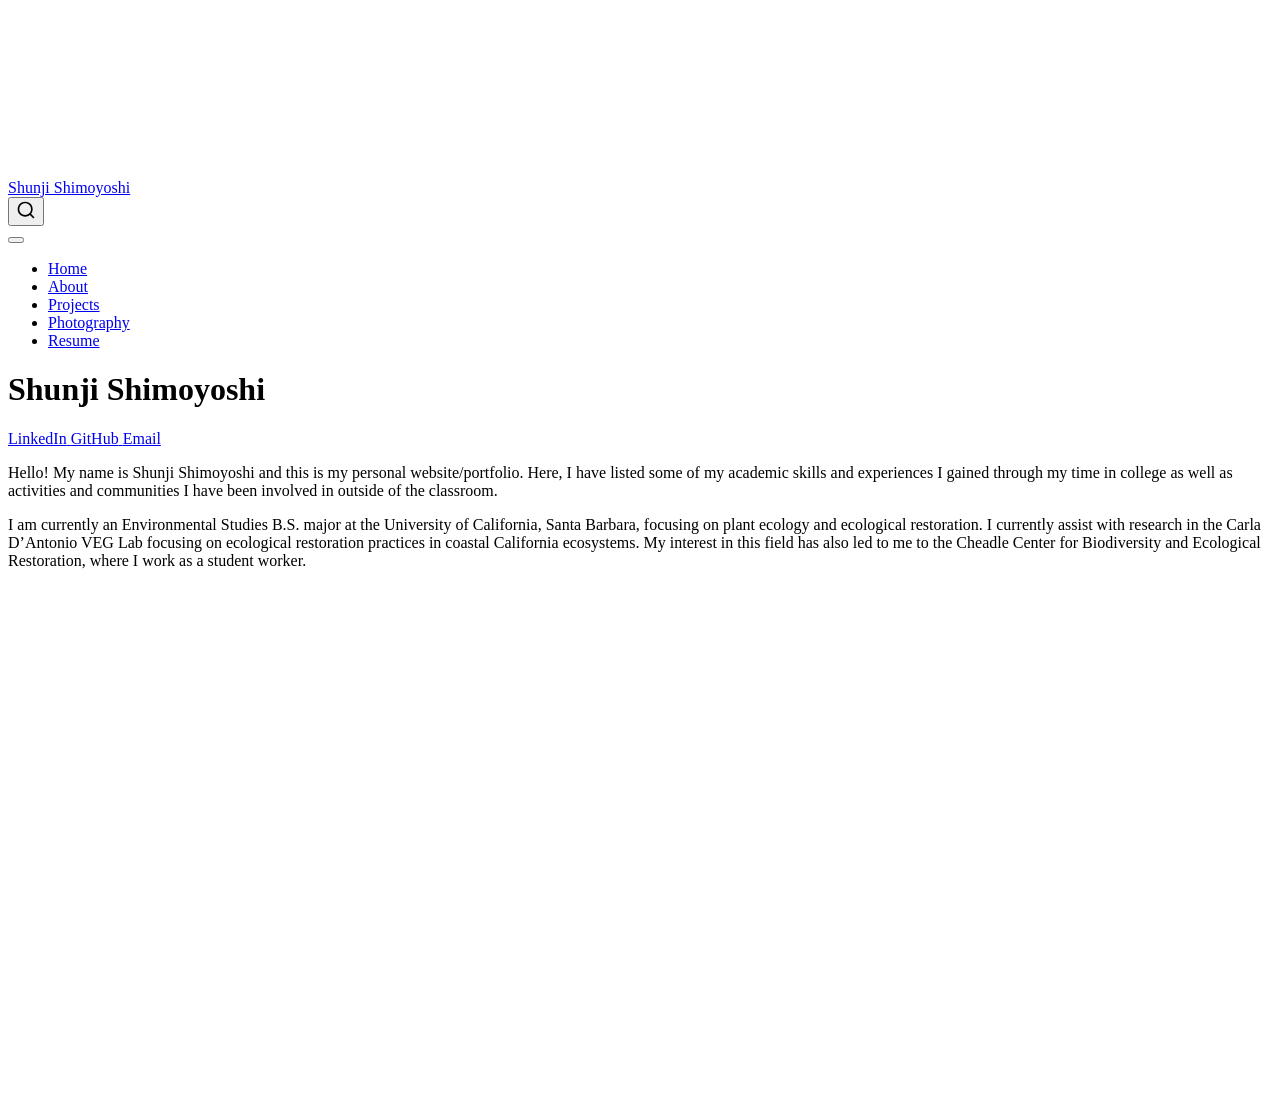
==== docs/index.html @ 060fa625 "added email to landing page" ====
<!DOCTYPE html>
<html xmlns="http://www.w3.org/1999/xhtml" lang="en" xml:lang="en"><head>

<meta charset="utf-8">
<meta name="generator" content="quarto-1.7.32">

<meta name="viewport" content="width=device-width, initial-scale=1.0, user-scalable=yes">


<title>Shunji Shimoyoshi</title>
<style>
code{white-space: pre-wrap;}
span.smallcaps{font-variant: small-caps;}
div.columns{display: flex; gap: min(4vw, 1.5em);}
div.column{flex: auto; overflow-x: auto;}
div.hanging-indent{margin-left: 1.5em; text-indent: -1.5em;}
ul.task-list{list-style: none;}
ul.task-list li input[type="checkbox"] {
  width: 0.8em;
  margin: 0 0.8em 0.2em -1em; /* quarto-specific, see https://github.com/quarto-dev/quarto-cli/issues/4556 */ 
  vertical-align: middle;
}
</style>


<script src="site_libs/quarto-nav/quarto-nav.js"></script>
<script src="site_libs/quarto-nav/headroom.min.js"></script>
<script src="site_libs/clipboard/clipboard.min.js"></script>
<script src="site_libs/quarto-search/autocomplete.umd.js"></script>
<script src="site_libs/quarto-search/fuse.min.js"></script>
<script src="site_libs/quarto-search/quarto-search.js"></script>
<meta name="quarto:offset" content="./">
<script src="site_libs/quarto-html/quarto.js" type="module"></script>
<script src="site_libs/quarto-html/tabsets/tabsets.js" type="module"></script>
<script src="site_libs/quarto-html/popper.min.js"></script>
<script src="site_libs/quarto-html/tippy.umd.min.js"></script>
<link href="site_libs/quarto-html/tippy.css" rel="stylesheet">
<link href="site_libs/quarto-html/quarto-syntax-highlighting-37eea08aefeeee20ff55810ff984fec1.css" rel="stylesheet" id="quarto-text-highlighting-styles">
<script src="site_libs/bootstrap/bootstrap.min.js"></script>
<link href="site_libs/bootstrap/bootstrap-icons.css" rel="stylesheet">
<link href="site_libs/bootstrap/bootstrap-dfb324f25d9b1687192fa8be62ac8f9c.min.css" rel="stylesheet" append-hash="true" id="quarto-bootstrap" data-mode="light">
<script id="quarto-search-options" type="application/json">{
  "location": "navbar",
  "copy-button": false,
  "collapse-after": 3,
  "panel-placement": "end",
  "type": "overlay",
  "limit": 50,
  "keyboard-shortcut": [
    "f",
    "/",
    "s"
  ],
  "show-item-context": false,
  "language": {
    "search-no-results-text": "No results",
    "search-matching-documents-text": "matching documents",
    "search-copy-link-title": "Copy link to search",
    "search-hide-matches-text": "Hide additional matches",
    "search-more-match-text": "more match in this document",
    "search-more-matches-text": "more matches in this document",
    "search-clear-button-title": "Clear",
    "search-text-placeholder": "",
    "search-detached-cancel-button-title": "Cancel",
    "search-submit-button-title": "Submit",
    "search-label": "Search"
  }
}</script>


<link rel="stylesheet" href="styles.css">
</head>

<body class="nav-fixed quarto-light">

<div id="quarto-search-results"></div>
  <header id="quarto-header" class="headroom fixed-top">
    <nav class="navbar navbar-expand-lg " data-bs-theme="dark">
      <div class="navbar-container container-fluid">
      <div class="navbar-brand-container mx-auto">
    <a class="navbar-brand" href="./index.html">
    <span class="navbar-title">Shunji Shimoyoshi</span>
    </a>
  </div>
            <div id="quarto-search" class="" title="Search"></div>
          <button class="navbar-toggler" type="button" data-bs-toggle="collapse" data-bs-target="#navbarCollapse" aria-controls="navbarCollapse" role="menu" aria-expanded="false" aria-label="Toggle navigation" onclick="if (window.quartoToggleHeadroom) { window.quartoToggleHeadroom(); }">
  <span class="navbar-toggler-icon"></span>
</button>
          <div class="collapse navbar-collapse" id="navbarCollapse">
            <ul class="navbar-nav navbar-nav-scroll me-auto">
  <li class="nav-item">
    <a class="nav-link active" href="./index.html" aria-current="page"> 
<span class="menu-text">Home</span></a>
  </li>  
  <li class="nav-item">
    <a class="nav-link" href="./about.html"> 
<span class="menu-text">About</span></a>
  </li>  
  <li class="nav-item">
    <a class="nav-link" href="./projects.html"> 
<span class="menu-text">Projects</span></a>
  </li>  
  <li class="nav-item">
    <a class="nav-link" href="./photography.html"> 
<span class="menu-text">Photography</span></a>
  </li>  
  <li class="nav-item">
    <a class="nav-link" href="./resume.html"> 
<span class="menu-text">Resume</span></a>
  </li>  
</ul>
          </div> <!-- /navcollapse -->
            <div class="quarto-navbar-tools">
</div>
      </div> <!-- /container-fluid -->
    </nav>
</header>
<!-- content -->
<div id="quarto-content" class="quarto-container page-columns page-rows-contents page-layout-full page-navbar">
<!-- sidebar -->
<!-- margin-sidebar -->
    
<!-- main -->
<div class="quarto-about-trestles column-page">
  <div class="about-entity">
<header id="title-block-header" class="quarto-title-block default">
<div class="quarto-title">
<h1 class="title">Shunji Shimoyoshi</h1>
</div>
<div class="quarto-title-meta column-page">
  </div>
</header>
    <div class="about-links">
  <a href="https://www.linkedin.com/in/shunji-shimoyoshi/" class="about-link" rel="" target="_blank">
     <span class="about-link-text">LinkedIn</span>
  </a>
  <a href="https://github.com/ShunjiShimo" class="about-link" rel="" target="_blank">
     <span class="about-link-text">GitHub</span>
  </a>
  <a href="/sshimoyoshi@ucsb.edu or shunji.shimo@gmail.com" class="about-link" rel="" target="">
     <span class="about-link-text">Email</span>
  </a>
</div>
  </div>
  <div class="about-contents"><main class="content column-page" id="quarto-document-content">
<p>Hello! My name is Shunji Shimoyoshi and this is my personal website/portfolio. Here, I have listed some of my academic skills and experiences I gained through my time in college as well as activities and communities I have been involved in outside of the classroom.</p>
<p>I am currently an Environmental Studies B.S. major at the University of California, Santa Barbara, focusing on plant ecology and ecological restoration. I currently assist with research in the Carla D’Antonio VEG Lab focusing on ecological restoration practices in coastal California ecosystems. My interest in this field has also led to me to the Cheadle Center for Biodiversity and Ecological Restoration, where I work as a student worker.</p>


</main></div>
</div>
 <!-- /main -->
<script id="quarto-html-after-body" type="application/javascript">
  window.document.addEventListener("DOMContentLoaded", function (event) {
    const isCodeAnnotation = (el) => {
      for (const clz of el.classList) {
        if (clz.startsWith('code-annotation-')) {                     
          return true;
        }
      }
      return false;
    }
    const onCopySuccess = function(e) {
      // button target
      const button = e.trigger;
      // don't keep focus
      button.blur();
      // flash "checked"
      button.classList.add('code-copy-button-checked');
      var currentTitle = button.getAttribute("title");
      button.setAttribute("title", "Copied!");
      let tooltip;
      if (window.bootstrap) {
        button.setAttribute("data-bs-toggle", "tooltip");
        button.setAttribute("data-bs-placement", "left");
        button.setAttribute("data-bs-title", "Copied!");
        tooltip = new bootstrap.Tooltip(button, 
          { trigger: "manual", 
            customClass: "code-copy-button-tooltip",
            offset: [0, -8]});
        tooltip.show();    
      }
      setTimeout(function() {
        if (tooltip) {
          tooltip.hide();
          button.removeAttribute("data-bs-title");
          button.removeAttribute("data-bs-toggle");
          button.removeAttribute("data-bs-placement");
        }
        button.setAttribute("title", currentTitle);
        button.classList.remove('code-copy-button-checked');
      }, 1000);
      // clear code selection
      e.clearSelection();
    }
    const getTextToCopy = function(trigger) {
        const codeEl = trigger.previousElementSibling.cloneNode(true);
        for (const childEl of codeEl.children) {
          if (isCodeAnnotation(childEl)) {
            childEl.remove();
          }
        }
        return codeEl.innerText;
    }
    const clipboard = new window.ClipboardJS('.code-copy-button:not([data-in-quarto-modal])', {
      text: getTextToCopy
    });
    clipboard.on('success', onCopySuccess);
    if (window.document.getElementById('quarto-embedded-source-code-modal')) {
      const clipboardModal = new window.ClipboardJS('.code-copy-button[data-in-quarto-modal]', {
        text: getTextToCopy,
        container: window.document.getElementById('quarto-embedded-source-code-modal')
      });
      clipboardModal.on('success', onCopySuccess);
    }
      var localhostRegex = new RegExp(/^(?:http|https):\/\/localhost\:?[0-9]*\//);
      var mailtoRegex = new RegExp(/^mailto:/);
        var filterRegex = new RegExp('/' + window.location.host + '/');
      var isInternal = (href) => {
          return filterRegex.test(href) || localhostRegex.test(href) || mailtoRegex.test(href);
      }
      // Inspect non-navigation links and adorn them if external
     var links = window.document.querySelectorAll('a[href]:not(.nav-link):not(.navbar-brand):not(.toc-action):not(.sidebar-link):not(.sidebar-item-toggle):not(.pagination-link):not(.no-external):not([aria-hidden]):not(.dropdown-item):not(.quarto-navigation-tool):not(.about-link)');
      for (var i=0; i<links.length; i++) {
        const link = links[i];
        if (!isInternal(link.href)) {
          // undo the damage that might have been done by quarto-nav.js in the case of
          // links that we want to consider external
          if (link.dataset.originalHref !== undefined) {
            link.href = link.dataset.originalHref;
          }
        }
      }
    function tippyHover(el, contentFn, onTriggerFn, onUntriggerFn) {
      const config = {
        allowHTML: true,
        maxWidth: 500,
        delay: 100,
        arrow: false,
        appendTo: function(el) {
            return el.parentElement;
        },
        interactive: true,
        interactiveBorder: 10,
        theme: 'quarto',
        placement: 'bottom-start',
      };
      if (contentFn) {
        config.content = contentFn;
      }
      if (onTriggerFn) {
        config.onTrigger = onTriggerFn;
      }
      if (onUntriggerFn) {
        config.onUntrigger = onUntriggerFn;
      }
      window.tippy(el, config); 
    }
    const noterefs = window.document.querySelectorAll('a[role="doc-noteref"]');
    for (var i=0; i<noterefs.length; i++) {
      const ref = noterefs[i];
      tippyHover(ref, function() {
        // use id or data attribute instead here
        let href = ref.getAttribute('data-footnote-href') || ref.getAttribute('href');
        try { href = new URL(href).hash; } catch {}
        const id = href.replace(/^#\/?/, "");
        const note = window.document.getElementById(id);
        if (note) {
          return note.innerHTML;
        } else {
          return "";
        }
      });
    }
    const xrefs = window.document.querySelectorAll('a.quarto-xref');
    const processXRef = (id, note) => {
      // Strip column container classes
      const stripColumnClz = (el) => {
        el.classList.remove("page-full", "page-columns");
        if (el.children) {
          for (const child of el.children) {
            stripColumnClz(child);
          }
        }
      }
      stripColumnClz(note)
      if (id === null || id.startsWith('sec-')) {
        // Special case sections, only their first couple elements
        const container = document.createElement("div");
        if (note.children && note.children.length > 2) {
          container.appendChild(note.children[0].cloneNode(true));
          for (let i = 1; i < note.children.length; i++) {
            const child = note.children[i];
            if (child.tagName === "P" && child.innerText === "") {
              continue;
            } else {
              container.appendChild(child.cloneNode(true));
              break;
            }
          }
          if (window.Quarto?.typesetMath) {
            window.Quarto.typesetMath(container);
          }
          return container.innerHTML
        } else {
          if (window.Quarto?.typesetMath) {
            window.Quarto.typesetMath(note);
          }
          return note.innerHTML;
        }
      } else {
        // Remove any anchor links if they are present
        const anchorLink = note.querySelector('a.anchorjs-link');
        if (anchorLink) {
          anchorLink.remove();
        }
        if (window.Quarto?.typesetMath) {
          window.Quarto.typesetMath(note);
        }
        if (note.classList.contains("callout")) {
          return note.outerHTML;
        } else {
          return note.innerHTML;
        }
      }
    }
    for (var i=0; i<xrefs.length; i++) {
      const xref = xrefs[i];
      tippyHover(xref, undefined, function(instance) {
        instance.disable();
        let url = xref.getAttribute('href');
        let hash = undefined; 
        if (url.startsWith('#')) {
          hash = url;
        } else {
          try { hash = new URL(url).hash; } catch {}
        }
        if (hash) {
          const id = hash.replace(/^#\/?/, "");
          const note = window.document.getElementById(id);
          if (note !== null) {
            try {
              const html = processXRef(id, note.cloneNode(true));
              instance.setContent(html);
            } finally {
              instance.enable();
              instance.show();
            }
          } else {
            // See if we can fetch this
            fetch(url.split('#')[0])
            .then(res => res.text())
            .then(html => {
              const parser = new DOMParser();
              const htmlDoc = parser.parseFromString(html, "text/html");
              const note = htmlDoc.getElementById(id);
              if (note !== null) {
                const html = processXRef(id, note);
                instance.setContent(html);
              } 
            }).finally(() => {
              instance.enable();
              instance.show();
            });
          }
        } else {
          // See if we can fetch a full url (with no hash to target)
          // This is a special case and we should probably do some content thinning / targeting
          fetch(url)
          .then(res => res.text())
          .then(html => {
            const parser = new DOMParser();
            const htmlDoc = parser.parseFromString(html, "text/html");
            const note = htmlDoc.querySelector('main.content');
            if (note !== null) {
              // This should only happen for chapter cross references
              // (since there is no id in the URL)
              // remove the first header
              if (note.children.length > 0 && note.children[0].tagName === "HEADER") {
                note.children[0].remove();
              }
              const html = processXRef(null, note);
              instance.setContent(html);
            } 
          }).finally(() => {
            instance.enable();
            instance.show();
          });
        }
      }, function(instance) {
      });
    }
        let selectedAnnoteEl;
        const selectorForAnnotation = ( cell, annotation) => {
          let cellAttr = 'data-code-cell="' + cell + '"';
          let lineAttr = 'data-code-annotation="' +  annotation + '"';
          const selector = 'span[' + cellAttr + '][' + lineAttr + ']';
          return selector;
        }
        const selectCodeLines = (annoteEl) => {
          const doc = window.document;
          const targetCell = annoteEl.getAttribute("data-target-cell");
          const targetAnnotation = annoteEl.getAttribute("data-target-annotation");
          const annoteSpan = window.document.querySelector(selectorForAnnotation(targetCell, targetAnnotation));
          const lines = annoteSpan.getAttribute("data-code-lines").split(",");
          const lineIds = lines.map((line) => {
            return targetCell + "-" + line;
          })
          let top = null;
          let height = null;
          let parent = null;
          if (lineIds.length > 0) {
              //compute the position of the single el (top and bottom and make a div)
              const el = window.document.getElementById(lineIds[0]);
              top = el.offsetTop;
              height = el.offsetHeight;
              parent = el.parentElement.parentElement;
            if (lineIds.length > 1) {
              const lastEl = window.document.getElementById(lineIds[lineIds.length - 1]);
              const bottom = lastEl.offsetTop + lastEl.offsetHeight;
              height = bottom - top;
            }
            if (top !== null && height !== null && parent !== null) {
              // cook up a div (if necessary) and position it 
              let div = window.document.getElementById("code-annotation-line-highlight");
              if (div === null) {
                div = window.document.createElement("div");
                div.setAttribute("id", "code-annotation-line-highlight");
                div.style.position = 'absolute';
                parent.appendChild(div);
              }
              div.style.top = top - 2 + "px";
              div.style.height = height + 4 + "px";
              div.style.left = 0;
              let gutterDiv = window.document.getElementById("code-annotation-line-highlight-gutter");
              if (gutterDiv === null) {
                gutterDiv = window.document.createElement("div");
                gutterDiv.setAttribute("id", "code-annotation-line-highlight-gutter");
                gutterDiv.style.position = 'absolute';
                const codeCell = window.document.getElementById(targetCell);
                const gutter = codeCell.querySelector('.code-annotation-gutter');
                gutter.appendChild(gutterDiv);
              }
              gutterDiv.style.top = top - 2 + "px";
              gutterDiv.style.height = height + 4 + "px";
            }
            selectedAnnoteEl = annoteEl;
          }
        };
        const unselectCodeLines = () => {
          const elementsIds = ["code-annotation-line-highlight", "code-annotation-line-highlight-gutter"];
          elementsIds.forEach((elId) => {
            const div = window.document.getElementById(elId);
            if (div) {
              div.remove();
            }
          });
          selectedAnnoteEl = undefined;
        };
          // Handle positioning of the toggle
      window.addEventListener(
        "resize",
        throttle(() => {
          elRect = undefined;
          if (selectedAnnoteEl) {
            selectCodeLines(selectedAnnoteEl);
          }
        }, 10)
      );
      function throttle(fn, ms) {
      let throttle = false;
      let timer;
        return (...args) => {
          if(!throttle) { // first call gets through
              fn.apply(this, args);
              throttle = true;
          } else { // all the others get throttled
              if(timer) clearTimeout(timer); // cancel #2
              timer = setTimeout(() => {
                fn.apply(this, args);
                timer = throttle = false;
              }, ms);
          }
        };
      }
        // Attach click handler to the DT
        const annoteDls = window.document.querySelectorAll('dt[data-target-cell]');
        for (const annoteDlNode of annoteDls) {
          annoteDlNode.addEventListener('click', (event) => {
            const clickedEl = event.target;
            if (clickedEl !== selectedAnnoteEl) {
              unselectCodeLines();
              const activeEl = window.document.querySelector('dt[data-target-cell].code-annotation-active');
              if (activeEl) {
                activeEl.classList.remove('code-annotation-active');
              }
              selectCodeLines(clickedEl);
              clickedEl.classList.add('code-annotation-active');
            } else {
              // Unselect the line
              unselectCodeLines();
              clickedEl.classList.remove('code-annotation-active');
            }
          });
        }
    const findCites = (el) => {
      const parentEl = el.parentElement;
      if (parentEl) {
        const cites = parentEl.dataset.cites;
        if (cites) {
          return {
            el,
            cites: cites.split(' ')
          };
        } else {
          return findCites(el.parentElement)
        }
      } else {
        return undefined;
      }
    };
    var bibliorefs = window.document.querySelectorAll('a[role="doc-biblioref"]');
    for (var i=0; i<bibliorefs.length; i++) {
      const ref = bibliorefs[i];
      const citeInfo = findCites(ref);
      if (citeInfo) {
        tippyHover(citeInfo.el, function() {
          var popup = window.document.createElement('div');
          citeInfo.cites.forEach(function(cite) {
            var citeDiv = window.document.createElement('div');
            citeDiv.classList.add('hanging-indent');
            citeDiv.classList.add('csl-entry');
            var biblioDiv = window.document.getElementById('ref-' + cite);
            if (biblioDiv) {
              citeDiv.innerHTML = biblioDiv.innerHTML;
            }
            popup.appendChild(citeDiv);
          });
          return popup.innerHTML;
        });
      }
    }
  });
  </script>
</div> <!-- /content -->




</body></html>
---- docs/site_libs/quarto-html/tippy.css ----
.tippy-box[data-animation=fade][data-state=hidden]{opacity:0}[data-tippy-root]{max-width:calc(100vw - 10px)}.tippy-box{position:relative;background-color:#333;color:#fff;border-radius:4px;font-size:14px;line-height:1.4;white-space:normal;outline:0;transition-property:transform,visibility,opacity}.tippy-box[data-placement^=top]>.tippy-arrow{bottom:0}.tippy-box[data-placement^=top]>.tippy-arrow:before{bottom:-7px;left:0;border-width:8px 8px 0;border-top-color:initial;transform-origin:center top}.tippy-box[data-placement^=bottom]>.tippy-arrow{top:0}.tippy-box[data-placement^=bottom]>.tippy-arrow:before{top:-7px;left:0;border-width:0 8px 8px;border-bottom-color:initial;transform-origin:center bottom}.tippy-box[data-placement^=left]>.tippy-arrow{right:0}.tippy-box[data-placement^=left]>.tippy-arrow:before{border-width:8px 0 8px 8px;border-left-color:initial;right:-7px;transform-origin:center left}.tippy-box[data-placement^=right]>.tippy-arrow{left:0}.tippy-box[data-placement^=right]>.tippy-arrow:before{left:-7px;border-width:8px 8px 8px 0;border-right-color:initial;transform-origin:center right}.tippy-box[data-inertia][data-state=visible]{transition-timing-function:cubic-bezier(.54,1.5,.38,1.11)}.tippy-arrow{width:16px;height:16px;color:#333}.tippy-arrow:before{content:"";position:absolute;border-color:transparent;border-style:solid}.tippy-content{position:relative;padding:5px 9px;z-index:1}
---- docs/site_libs/quarto-html/quarto-syntax-highlighting-37eea08aefeeee20ff55810ff984fec1.css ----
/* quarto syntax highlight colors */
:root {
  --quarto-hl-ot-color: #003B4F;
  --quarto-hl-at-color: #657422;
  --quarto-hl-ss-color: #20794D;
  --quarto-hl-an-color: #5E5E5E;
  --quarto-hl-fu-color: #4758AB;
  --quarto-hl-st-color: #20794D;
  --quarto-hl-cf-color: #003B4F;
  --quarto-hl-op-color: #5E5E5E;
  --quarto-hl-er-color: #AD0000;
  --quarto-hl-bn-color: #AD0000;
  --quarto-hl-al-color: #AD0000;
  --quarto-hl-va-color: #111111;
  --quarto-hl-bu-color: inherit;
  --quarto-hl-ex-color: inherit;
  --quarto-hl-pp-color: #AD0000;
  --quarto-hl-in-color: #5E5E5E;
  --quarto-hl-vs-color: #20794D;
  --quarto-hl-wa-color: #5E5E5E;
  --quarto-hl-do-color: #5E5E5E;
  --quarto-hl-im-color: #00769E;
  --quarto-hl-ch-color: #20794D;
  --quarto-hl-dt-color: #AD0000;
  --quarto-hl-fl-color: #AD0000;
  --quarto-hl-co-color: #5E5E5E;
  --quarto-hl-cv-color: #5E5E5E;
  --quarto-hl-cn-color: #8f5902;
  --quarto-hl-sc-color: #5E5E5E;
  --quarto-hl-dv-color: #AD0000;
  --quarto-hl-kw-color: #003B4F;
}

/* other quarto variables */
:root {
  --quarto-font-monospace: SFMono-Regular, Menlo, Monaco, Consolas, "Liberation Mono", "Courier New", monospace;
}

/* syntax highlight based on Pandoc's rules */
pre > code.sourceCode > span {
  color: #003B4F;
}

code.sourceCode > span {
  color: #003B4F;
}

div.sourceCode,
div.sourceCode pre.sourceCode {
  color: #003B4F;
}

/* Normal */
code span {
  color: #003B4F;
}

/* Alert */
code span.al {
  color: #AD0000;
  font-style: inherit;
}

/* Annotation */
code span.an {
  color: #5E5E5E;
  font-style: inherit;
}

/* Attribute */
code span.at {
  color: #657422;
  font-style: inherit;
}

/* BaseN */
code span.bn {
  color: #AD0000;
  font-style: inherit;
}

/* BuiltIn */
code span.bu {
  font-style: inherit;
}

/* ControlFlow */
code span.cf {
  color: #003B4F;
  font-weight: bold;
  font-style: inherit;
}

/* Char */
code span.ch {
  color: #20794D;
  font-style: inherit;
}

/* Constant */
code span.cn {
  color: #8f5902;
  font-style: inherit;
}

/* Comment */
code span.co {
  color: #5E5E5E;
  font-style: inherit;
}

/* CommentVar */
code span.cv {
  color: #5E5E5E;
  font-style: italic;
}

/* Documentation */
code span.do {
  color: #5E5E5E;
  font-style: italic;
}

/* DataType */
code span.dt {
  color: #AD0000;
  font-style: inherit;
}

/* DecVal */
code span.dv {
  color: #AD0000;
  font-style: inherit;
}

/* Error */
code span.er {
  color: #AD0000;
  font-style: inherit;
}

/* Extension */
code span.ex {
  font-style: inherit;
}

/* Float */
code span.fl {
  color: #AD0000;
  font-style: inherit;
}

/* Function */
code span.fu {
  color: #4758AB;
  font-style: inherit;
}

/* Import */
code span.im {
  color: #00769E;
  font-style: inherit;
}

/* Information */
code span.in {
  color: #5E5E5E;
  font-style: inherit;
}

/* Keyword */
code span.kw {
  color: #003B4F;
  font-weight: bold;
  font-style: inherit;
}

/* Operator */
code span.op {
  color: #5E5E5E;
  font-style: inherit;
}

/* Other */
code span.ot {
  color: #003B4F;
  font-style: inherit;
}

/* Preprocessor */
code span.pp {
  color: #AD0000;
  font-style: inherit;
}

/* SpecialChar */
code span.sc {
  color: #5E5E5E;
  font-style: inherit;
}

/* SpecialString */
code span.ss {
  color: #20794D;
  font-style: inherit;
}

/* String */
code span.st {
  color: #20794D;
  font-style: inherit;
}

/* Variable */
code span.va {
  color: #111111;
  font-style: inherit;
}

/* VerbatimString */
code span.vs {
  color: #20794D;
  font-style: inherit;
}

/* Warning */
code span.wa {
  color: #5E5E5E;
  font-style: italic;
}

.prevent-inlining {
  content: "</";
}

/*# sourceMappingURL=27d3d809615f7771493d095567f04340.css.map */
---- docs/styles.css ----
/* css styles */
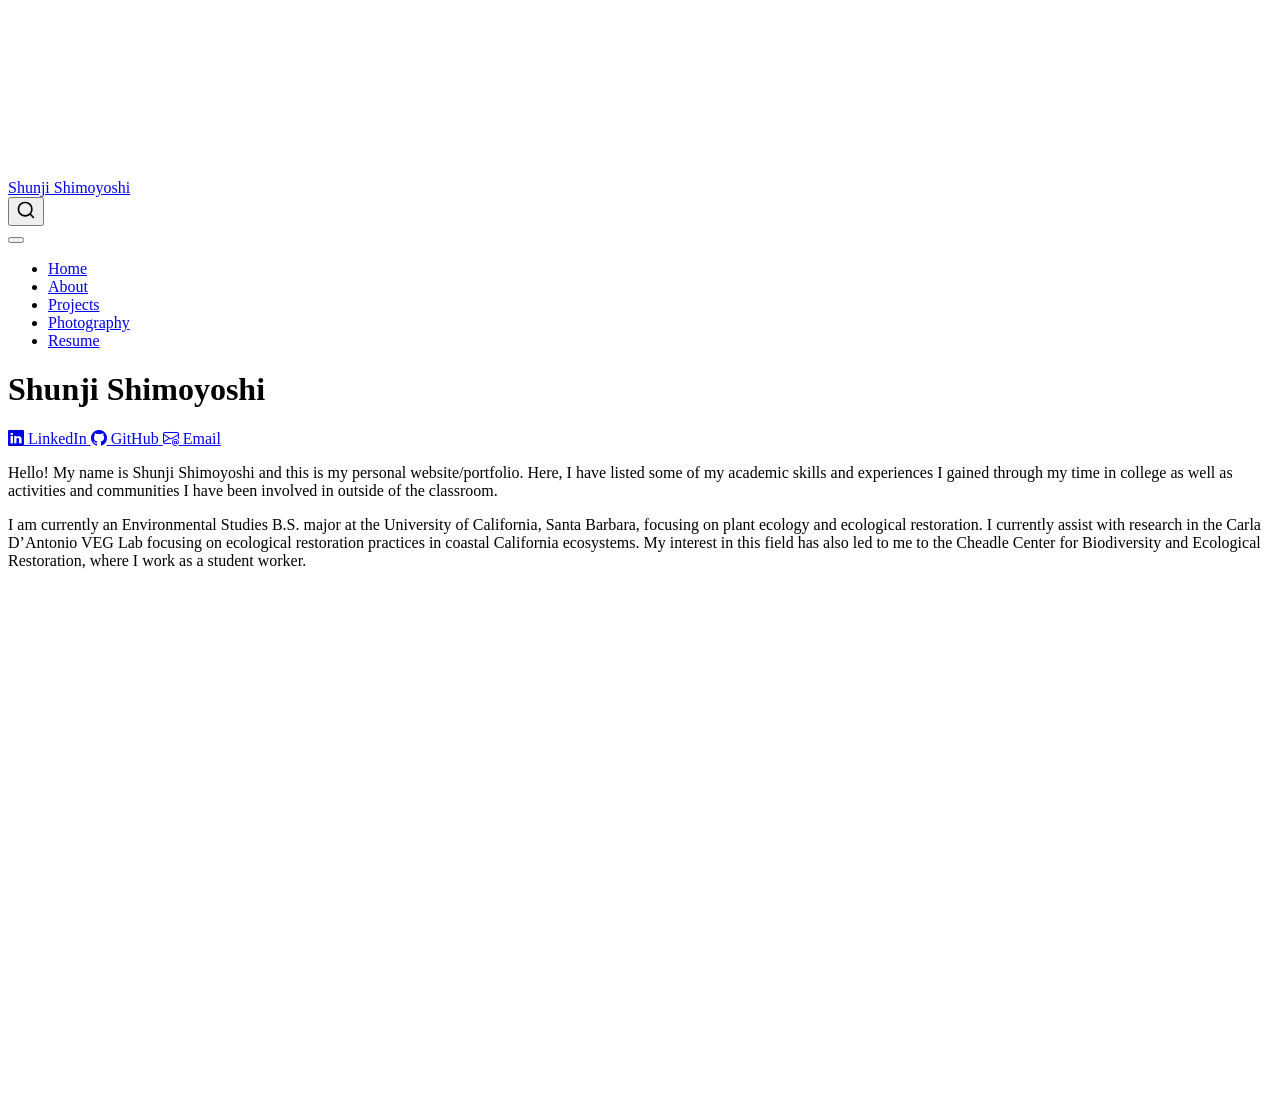
==== commit b623a0fd: "changed theme of website" ====
--- a/docs/index.html
+++ b/docs/index.html
@@ -38,7 +38,7 @@
 <link href="site_libs/quarto-html/quarto-syntax-highlighting-37eea08aefeeee20ff55810ff984fec1.css" rel="stylesheet" id="quarto-text-highlighting-styles">
 <script src="site_libs/bootstrap/bootstrap.min.js"></script>
 <link href="site_libs/bootstrap/bootstrap-icons.css" rel="stylesheet">
-<link href="site_libs/bootstrap/bootstrap-dfb324f25d9b1687192fa8be62ac8f9c.min.css" rel="stylesheet" append-hash="true" id="quarto-bootstrap" data-mode="light">
+<link href="site_libs/bootstrap/bootstrap-255bb9699565efef3b08de918ab85faf.min.css" rel="stylesheet" append-hash="true" id="quarto-bootstrap" data-mode="light">
 <script id="quarto-search-options" type="application/json">{
   "location": "navbar",
   "copy-button": false,
@@ -132,12 +132,15 @@
 </header>
     <div class="about-links">
   <a href="https://www.linkedin.com/in/shunji-shimoyoshi/" class="about-link" rel="" target="_blank">
+    <i class="bi bi-linkedin"></i>
      <span class="about-link-text">LinkedIn</span>
   </a>
   <a href="https://github.com/ShunjiShimo" class="about-link" rel="" target="_blank">
+    <i class="bi bi-github"></i>
      <span class="about-link-text">GitHub</span>
   </a>
-  <a href="/sshimoyoshi@ucsb.edu or shunji.shimo@gmail.com" class="about-link" rel="" target="">
+  <a href="mailto:sshimoyoshi@ucsb.edu" class="about-link" rel="" target="">
+    <i class="bi bi-envelope-at"></i>
      <span class="about-link-text">Email</span>
   </a>
 </div>
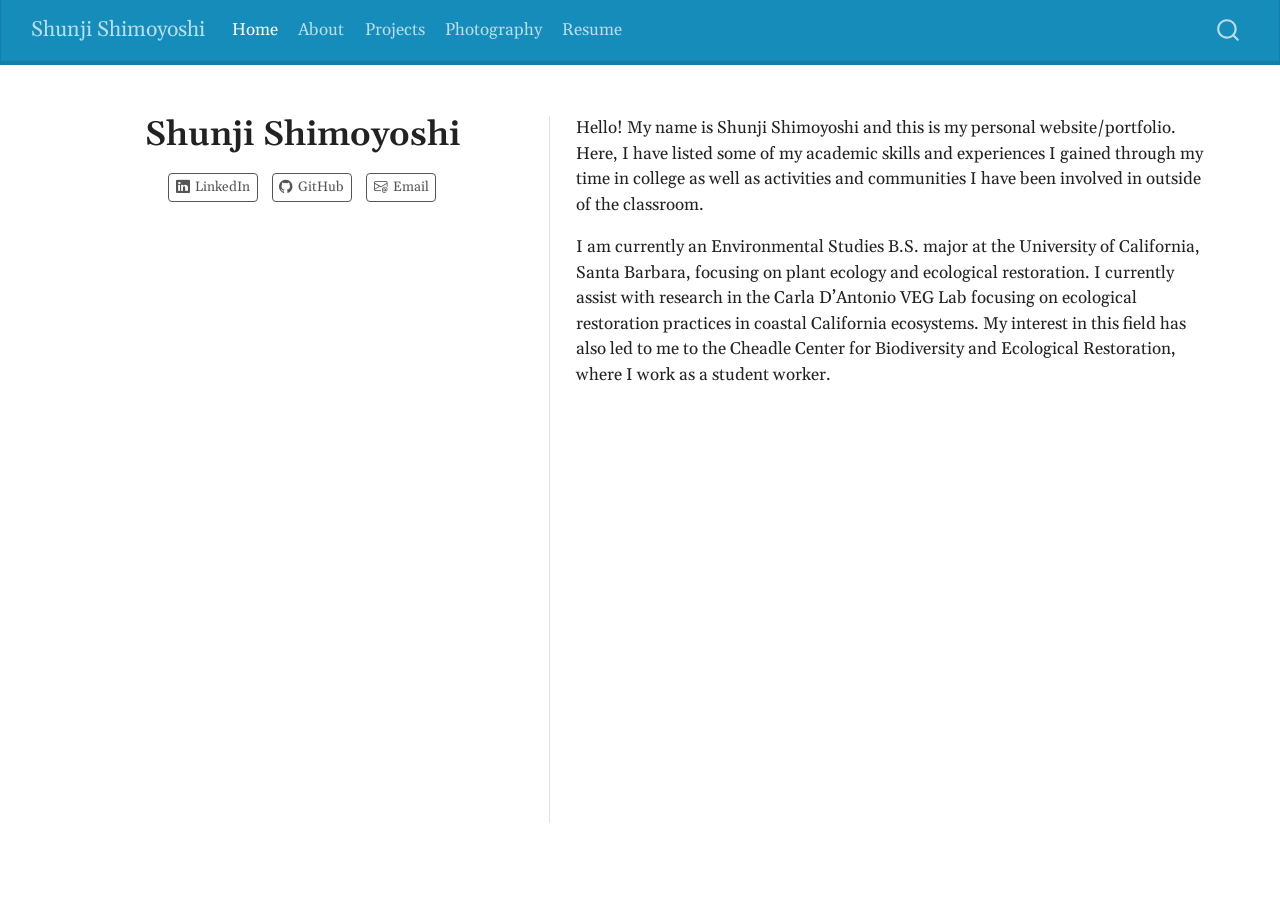
==== commit 45e884cf: "added scss file and changed mainfont" ====
--- a/docs/index.html
+++ b/docs/index.html
@@ -38,7 +38,7 @@
 <link href="site_libs/quarto-html/quarto-syntax-highlighting-37eea08aefeeee20ff55810ff984fec1.css" rel="stylesheet" id="quarto-text-highlighting-styles">
 <script src="site_libs/bootstrap/bootstrap.min.js"></script>
 <link href="site_libs/bootstrap/bootstrap-icons.css" rel="stylesheet">
-<link href="site_libs/bootstrap/bootstrap-255bb9699565efef3b08de918ab85faf.min.css" rel="stylesheet" append-hash="true" id="quarto-bootstrap" data-mode="light">
+<link href="site_libs/bootstrap/bootstrap-f53d86c0c5253273106749e0fa7ec14d.min.css" rel="stylesheet" append-hash="true" id="quarto-bootstrap" data-mode="light">
 <script id="quarto-search-options" type="application/json">{
   "location": "navbar",
   "copy-button": false,
@@ -68,7 +68,6 @@
 }</script>
 
 
-<link rel="stylesheet" href="styles.css">
 </head>
 
 <body class="nav-fixed quarto-light">
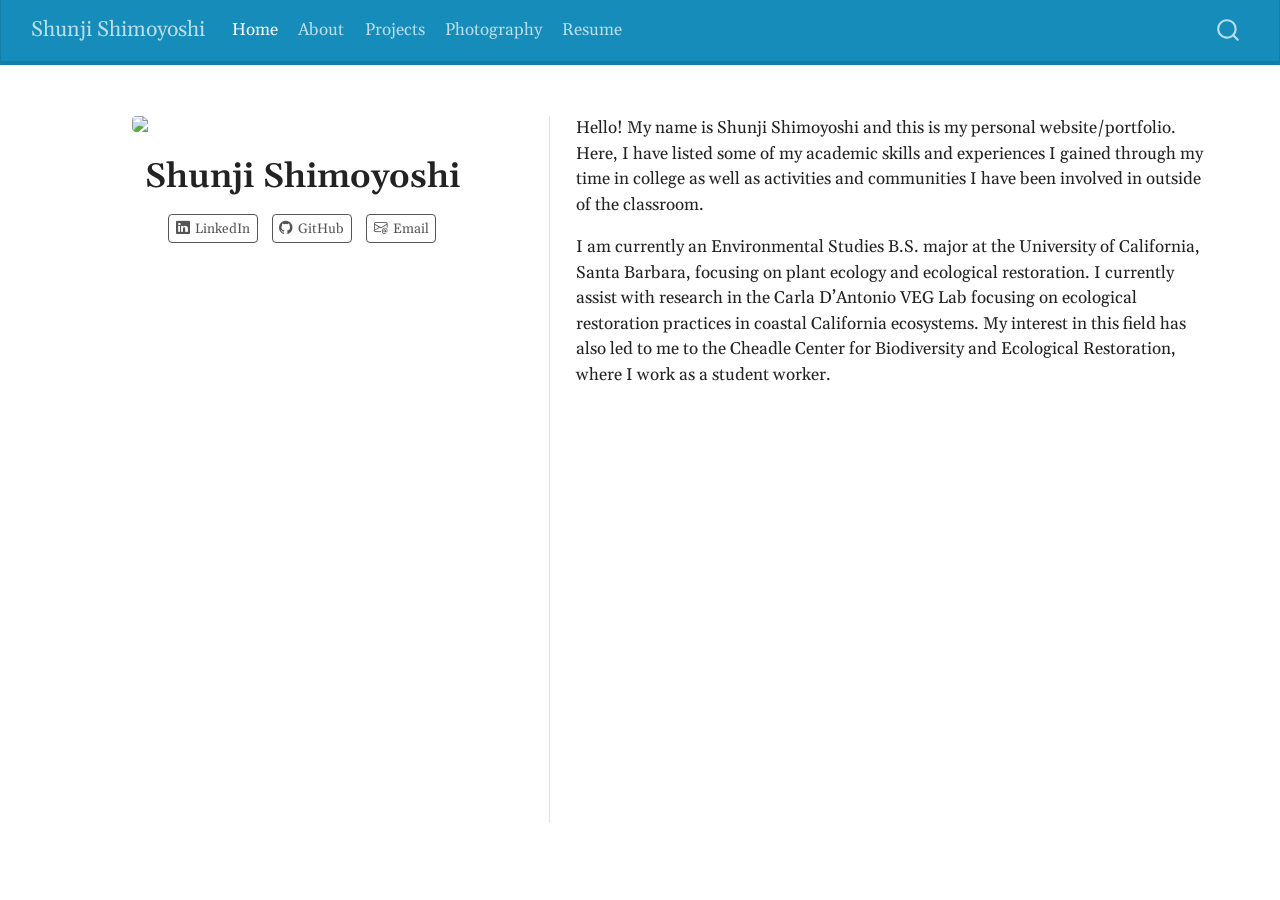
==== commit bbb0fbcf: "added headshot to main page" ====
--- a/docs/index.html
+++ b/docs/index.html
@@ -122,6 +122,8 @@
 <!-- main -->
 <div class="quarto-about-trestles column-page">
   <div class="about-entity">
+    <img src="D:\ENVS-193DS\Github\ShunjiShimo.github.io\pictures\headshot.jpg" class="about-image
+  rounded " style="width: 20em;">
 <header id="title-block-header" class="quarto-title-block default">
 <div class="quarto-title">
 <h1 class="title">Shunji Shimoyoshi</h1>
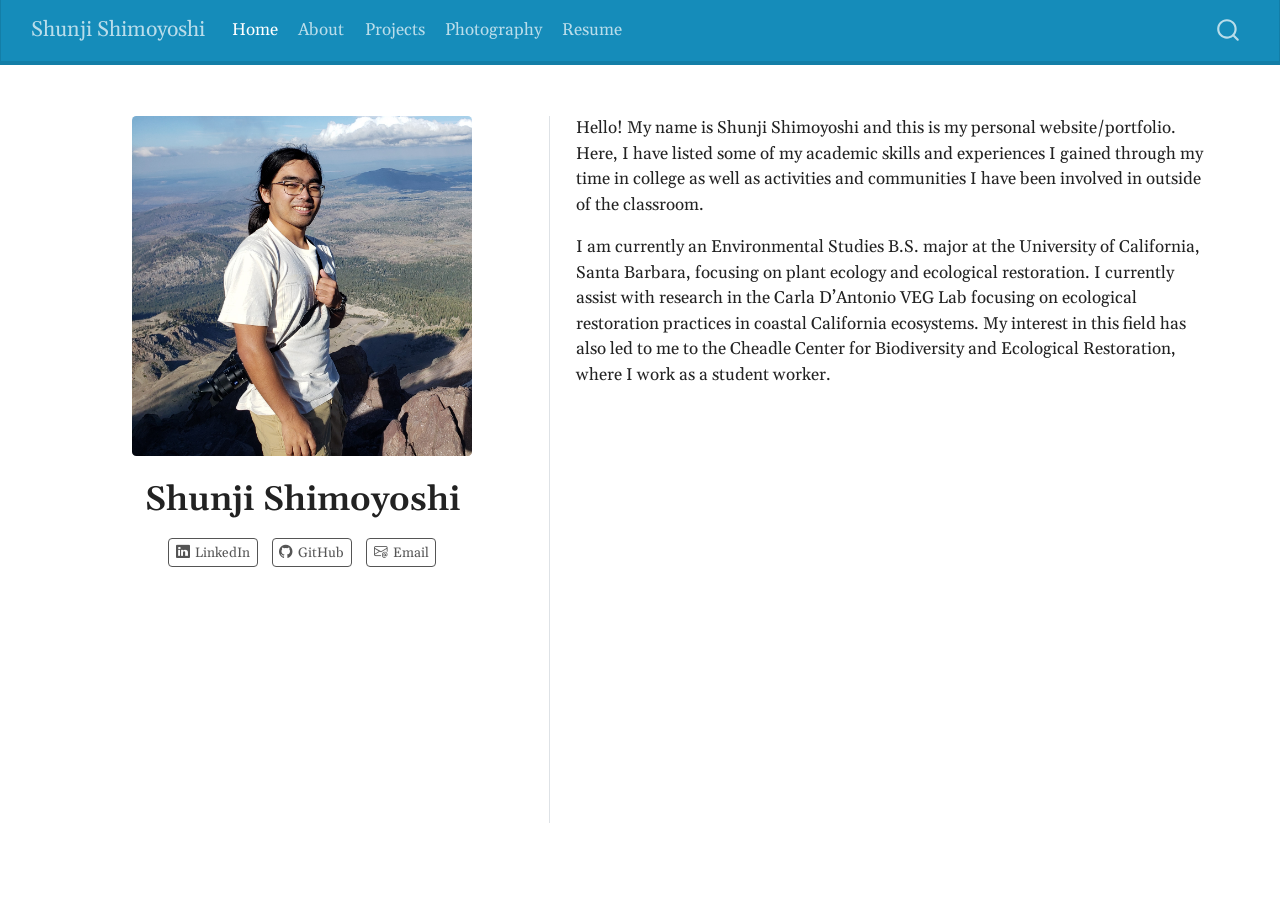
==== commit 2563f3df: "fixed headshot on main page" ====
--- a/docs/index.html
+++ b/docs/index.html
@@ -122,7 +122,7 @@
 <!-- main -->
 <div class="quarto-about-trestles column-page">
   <div class="about-entity">
-    <img src="D:\ENVS-193DS\Github\ShunjiShimo.github.io\pictures\headshot.jpg" class="about-image
+    <img src="pictures/headshot.jpg" class="about-image
   rounded " style="width: 20em;">
 <header id="title-block-header" class="quarto-title-block default">
 <div class="quarto-title">
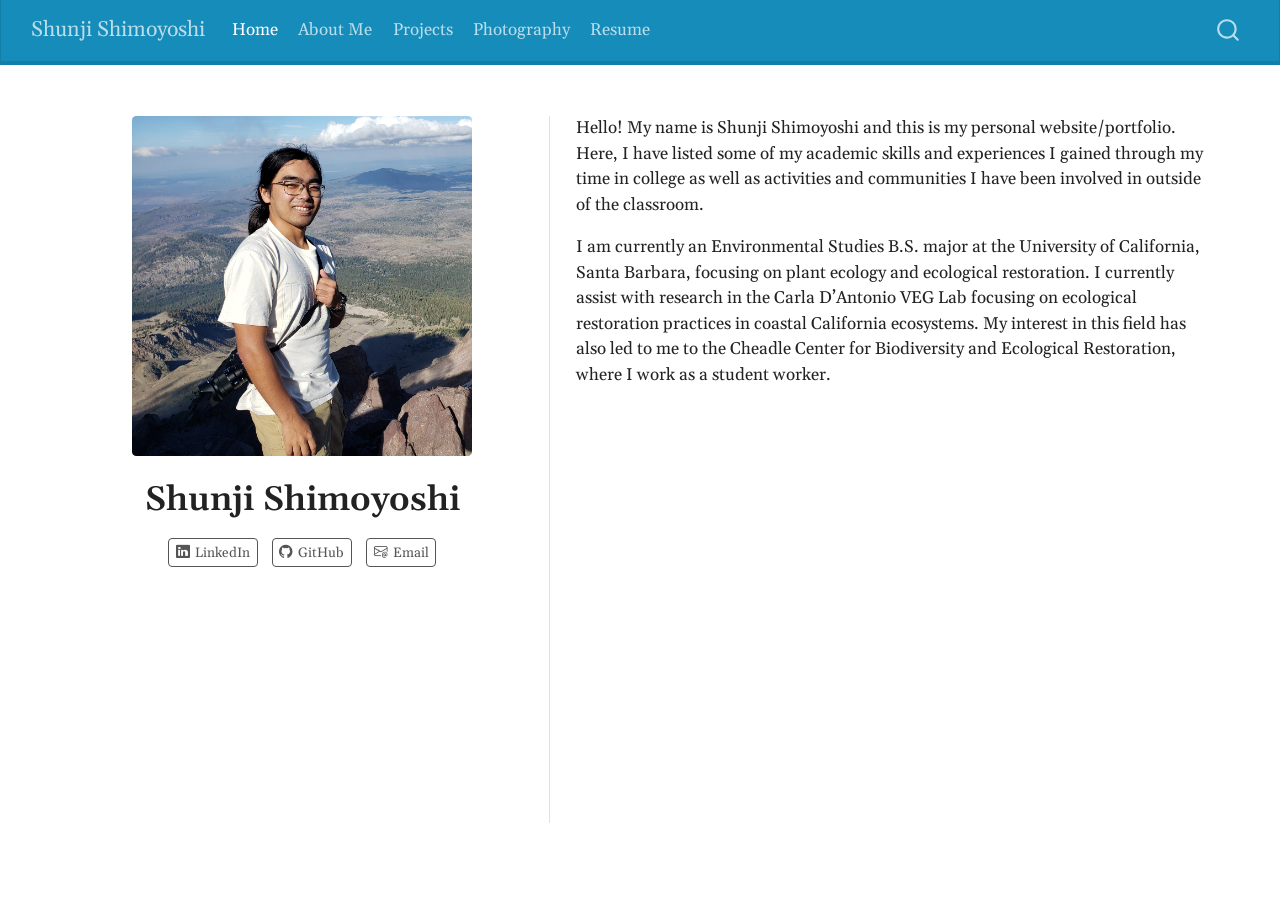
==== commit bbaa6403: "added travel, community, food sections in about me page" ====
--- a/docs/index.html
+++ b/docs/index.html
@@ -93,7 +93,7 @@
   </li>  
   <li class="nav-item">
     <a class="nav-link" href="./about.html"> 
-<span class="menu-text">About</span></a>
+<span class="menu-text">About Me</span></a>
   </li>  
   <li class="nav-item">
     <a class="nav-link" href="./projects.html"> 
